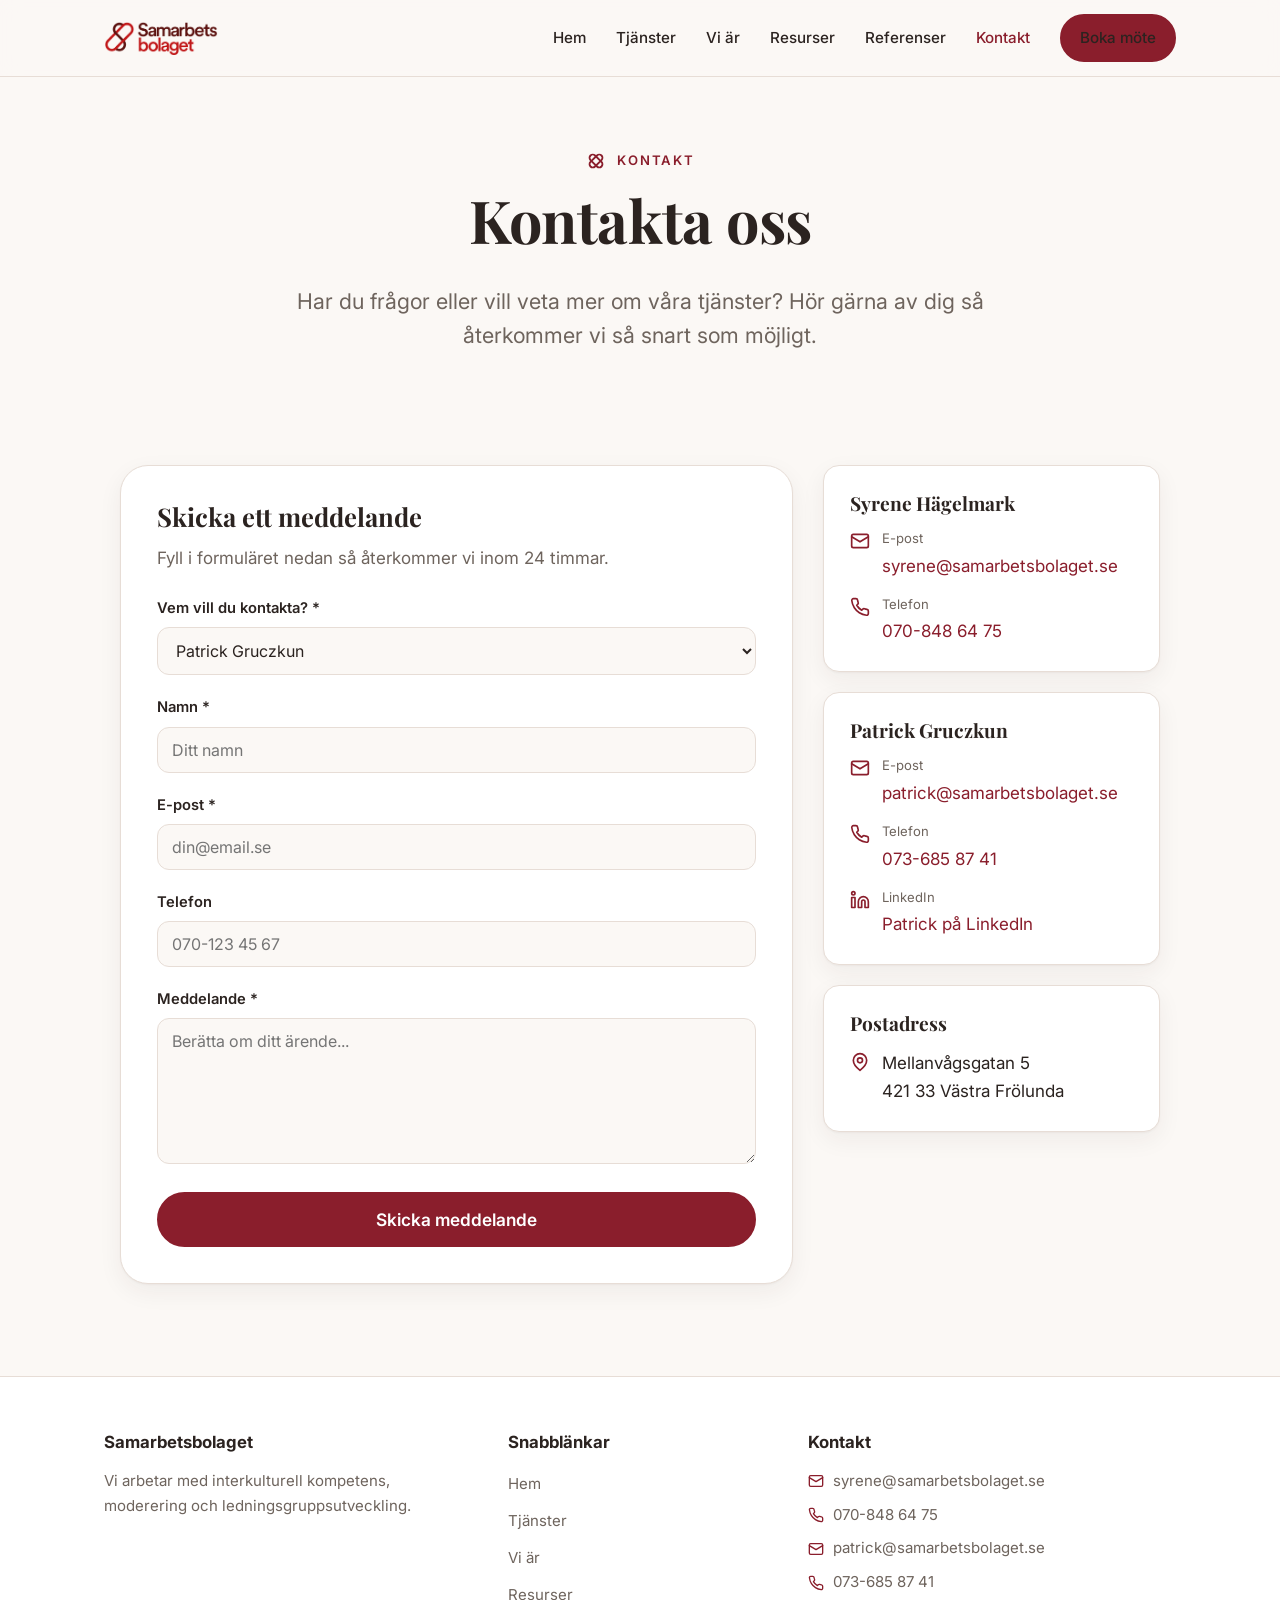
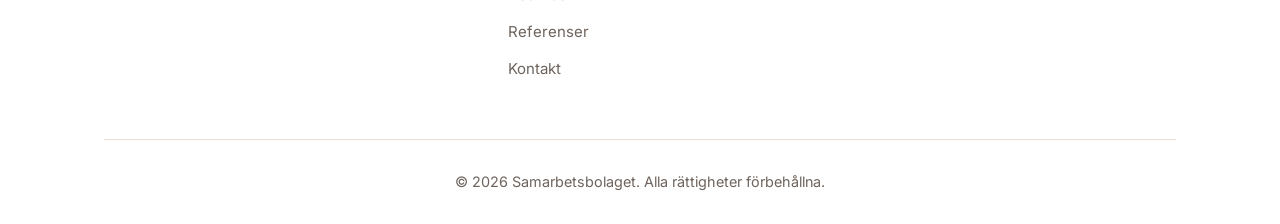
==== kontakt.html @ 4d9203d0 "Add files via upload" ====
<!doctype html>
<html lang="sv">
<head>
  <meta charset="utf-8">
  <meta name="viewport" content="width=device-width, initial-scale=1">
  <title>Kontakt – boka möte eller ställ en fråga | Samarbetsbolaget</title>
  <meta name="description" content="Kontakta Samarbetsbolaget. Skriv till Patrick Gruczkun eller Syrene Hägelmark, boka ett kostnadsfritt första möte eller ställ en fråga om våra tjänster.">
  <link rel="canonical" href="https://samarbetsbolaget.se/kontakt">
  <meta property="og:type" content="website">
  <meta property="og:title" content="Kontakta oss | Samarbetsbolaget">
  <meta property="og:description" content="Skriv till Patrick eller Syrene, eller boka ett kostnadsfritt första möte.">
  <meta property="og:url" content="https://samarbetsbolaget.se/kontakt">
  <meta property="og:image" content="https://samarbetsbolaget.se/hero-team.jpg">
  <meta property="og:locale" content="sv_SE">
  <meta name="twitter:card" content="summary_large_image">
  <link rel="icon" type="image/png" href="logo.png">
  <link rel="apple-touch-icon" href="logo.png">
  <link rel="preconnect" href="https://fonts.googleapis.com">
  <link rel="preconnect" href="https://fonts.gstatic.com" crossorigin>
  <link href="https://fonts.googleapis.com/css2?family=Inter:wght@300;400;500;600;700&family=Playfair+Display:ital,wght@0,600;0,700;1,600&display=swap" rel="stylesheet">
  <link rel="stylesheet" href="style.css">
</head>
<body>

  <nav class="nav">
    <div class="container nav-inner">
      <a href="index.html" class="nav-logo" aria-label="Samarbetsbolaget – till startsidan">
        <img src="logo.png" alt="Samarbetsbolaget" width="2000" height="594">
      </a>
      <button class="nav-toggle" aria-label="Öppna meny" aria-expanded="false">
        <svg width="26" height="26" viewBox="0 0 24 24" fill="none" stroke="currentColor" stroke-width="2" stroke-linecap="round"><line x1="3" y1="6" x2="21" y2="6"/><line x1="3" y1="12" x2="21" y2="12"/><line x1="3" y1="18" x2="21" y2="18"/></svg>
      </button>
      <div class="nav-links">
        <a href="index.html">Hem</a>
        <a href="tjanster.html">Tjänster</a>
        <a href="vi-ar.html">Vi är</a>
        <a href="resurser.html">Resurser</a>
        <a href="referenser.html">Referenser</a>
        <a href="kontakt.html" class="active">Kontakt</a>
        <a href="kontakt.html" class="btn btn--sm">Boka möte</a>
      </div>
    </div>
  </nav>

  <header class="page-hero">
    <div class="container">
      <span class="eyebrow"><svg class="mark" viewBox="0 0 24 24" fill="none" aria-hidden="true"><rect x="3.5" y="8.5" width="17" height="7" rx="3.5" transform="rotate(45 12 12)" stroke="currentColor" stroke-width="2"/><rect x="3.5" y="8.5" width="17" height="7" rx="3.5" transform="rotate(-45 12 12)" stroke="currentColor" stroke-width="2"/></svg>Kontakt</span>
      <h1>Kontakta oss</h1>
      <p class="lead">Har du frågor eller vill veta mer om våra tjänster? Hör gärna av dig så återkommer vi så snart som möjligt.</p>
    </div>
  </header>

  <main class="section" style="padding-top:24px;">
    <div class="container">
      <div class="contact-layout">

        <!-- Formulär -->
        <div class="form-card">
          <h2 style="font-size:1.6rem;">Skicka ett meddelande</h2>
          <p style="color:var(--muted);margin-bottom:24px;">Fyll i formuläret nedan så återkommer vi inom 24 timmar.</p>

          <form id="kontaktform" name="kontakt-patrick" method="POST" action="/tack"
                data-netlify="true" netlify-honeypot="bot-field">
            <input type="hidden" name="form-name" value="kontakt-patrick">
            <p class="hp">
              <label>Fyll inte i detta fält om du är människa: <input name="bot-field"></label>
            </p>

            <div class="field">
              <label for="mottagare">Vem vill du kontakta? *</label>
              <select id="mottagare" name="mottagare" required>
                <option value="patrick">Patrick Gruczkun</option>
                <option value="syrene">Syrene Hägelmark</option>
              </select>
            </div>

            <div class="field">
              <label for="namn">Namn *</label>
              <input id="namn" name="namn" type="text" placeholder="Ditt namn" required>
            </div>

            <div class="field">
              <label for="epost">E-post *</label>
              <input id="epost" name="epost" type="email" placeholder="din@email.se" required>
            </div>

            <div class="field">
              <label for="telefon">Telefon</label>
              <input id="telefon" name="telefon" type="tel" placeholder="070-123 45 67">
            </div>

            <div class="field">
              <label for="meddelande">Meddelande *</label>
              <textarea id="meddelande" name="meddelande" rows="6" placeholder="Berätta om ditt ärende..." required></textarea>
            </div>

            <button type="submit" class="btn btn--lg" style="width:100%;justify-content:center;">Skicka meddelande</button>
          </form>
        </div>

        <!-- Kontaktinfo -->
        <div>
          <div class="info-card">
            <h3>Syrene Hägelmark</h3>
            <div class="info-row">
              <svg viewBox="0 0 24 24" fill="none" stroke="currentColor" stroke-width="2" stroke-linecap="round" stroke-linejoin="round"><rect x="2" y="4" width="20" height="16" rx="2"/><path d="m22 7-10 6L2 7"/></svg>
              <div><div class="lbl">E-post</div><a href="mailto:syrene@samarbetsbolaget.se">syrene@samarbetsbolaget.se</a></div>
            </div>
            <div class="info-row">
              <svg viewBox="0 0 24 24" fill="none" stroke="currentColor" stroke-width="2" stroke-linecap="round" stroke-linejoin="round"><path d="M22 16.92v3a2 2 0 0 1-2.18 2 19.79 19.79 0 0 1-8.63-3.07 19.5 19.5 0 0 1-6-6 19.79 19.79 0 0 1-3.07-8.67A2 2 0 0 1 4.11 2h3a2 2 0 0 1 2 1.72c.13.96.36 1.9.7 2.81a2 2 0 0 1-.45 2.11L8.09 9.91a16 16 0 0 0 6 6l1.27-1.27a2 2 0 0 1 2.11-.45c.9.34 1.85.57 2.81.7A2 2 0 0 1 22 16.92z"/></svg>
              <div><div class="lbl">Telefon</div><a href="tel:+46708486475">070-848 64 75</a></div>
            </div>
          </div>

          <div class="info-card">
            <h3>Patrick Gruczkun</h3>
            <div class="info-row">
              <svg viewBox="0 0 24 24" fill="none" stroke="currentColor" stroke-width="2" stroke-linecap="round" stroke-linejoin="round"><rect x="2" y="4" width="20" height="16" rx="2"/><path d="m22 7-10 6L2 7"/></svg>
              <div><div class="lbl">E-post</div><a href="mailto:patrick@samarbetsbolaget.se">patrick@samarbetsbolaget.se</a></div>
            </div>
            <div class="info-row">
              <svg viewBox="0 0 24 24" fill="none" stroke="currentColor" stroke-width="2" stroke-linecap="round" stroke-linejoin="round"><path d="M22 16.92v3a2 2 0 0 1-2.18 2 19.79 19.79 0 0 1-8.63-3.07 19.5 19.5 0 0 1-6-6 19.79 19.79 0 0 1-3.07-8.67A2 2 0 0 1 4.11 2h3a2 2 0 0 1 2 1.72c.13.96.36 1.9.7 2.81a2 2 0 0 1-.45 2.11L8.09 9.91a16 16 0 0 0 6 6l1.27-1.27a2 2 0 0 1 2.11-.45c.9.34 1.85.57 2.81.7A2 2 0 0 1 22 16.92z"/></svg>
              <div><div class="lbl">Telefon</div><a href="tel:+46736858741">073-685 87 41</a></div>
            </div>
            <div class="info-row">
              <svg viewBox="0 0 24 24" fill="none" stroke="currentColor" stroke-width="2" stroke-linecap="round" stroke-linejoin="round"><path d="M16 8a6 6 0 0 1 6 6v7h-4v-7a2 2 0 0 0-4 0v7h-4v-7a6 6 0 0 1 6-6z"/><rect x="2" y="9" width="4" height="12"/><circle cx="4" cy="4" r="2"/></svg>
              <div><div class="lbl">LinkedIn</div><a href="https://www.linkedin.com/in/gruczkun" target="_blank" rel="noopener noreferrer">Patrick på LinkedIn</a></div>
            </div>
          </div>

          <div class="info-card">
            <h3>Postadress</h3>
            <div class="info-row">
              <svg viewBox="0 0 24 24" fill="none" stroke="currentColor" stroke-width="2" stroke-linecap="round" stroke-linejoin="round"><path d="M20 10c0 6-8 12-8 12s-8-6-8-12a8 8 0 0 1 16 0z"/><circle cx="12" cy="10" r="3"/></svg>
              <div><p style="margin:0;">Mellanvågsgatan 5<br>421 33 Västra Frölunda</p></div>
            </div>
          </div>
        </div>

      </div>
    </div>
  </main>

  <!-- Dolt registrerings-formulär så Netlify känner igen mottagaren Syrene.
       Skickas aldrig av en människa; finns bara så att notiser till Syrene fungerar. -->
  <form name="kontakt-syrene" data-netlify="true" netlify-honeypot="bot-field" hidden>
    <input type="hidden" name="form-name" value="kontakt-syrene">
    <input name="bot-field">
    <input name="mottagare">
    <input name="namn">
    <input name="epost">
    <input name="telefon">
    <textarea name="meddelande"></textarea>
  </form>

  <footer class="footer">
    <div class="container">
      <div class="footer-grid">
        <div>
          <h4>Samarbetsbolaget</h4>
          <p>Vi arbetar med interkulturell kompetens, moderering och ledningsgruppsutveckling.</p>
        </div>
        <div>
          <h4>Snabblänkar</h4>
          <ul>
            <li><a href="index.html">Hem</a></li>
            <li><a href="tjanster.html">Tjänster</a></li>
            <li><a href="vi-ar.html">Vi är</a></li>
            <li><a href="resurser.html">Resurser</a></li>
            <li><a href="referenser.html">Referenser</a></li>
            <li><a href="kontakt.html">Kontakt</a></li>
          </ul>
        </div>
        <div>
          <h4>Kontakt</h4>
          <ul class="footer-contact">
            <li><svg viewBox="0 0 24 24" fill="none" stroke="currentColor" stroke-width="2" stroke-linecap="round" stroke-linejoin="round"><rect x="2" y="4" width="20" height="16" rx="2"/><path d="m22 7-10 6L2 7"/></svg><a href="mailto:syrene@samarbetsbolaget.se">syrene@samarbetsbolaget.se</a></li>
            <li><svg viewBox="0 0 24 24" fill="none" stroke="currentColor" stroke-width="2" stroke-linecap="round" stroke-linejoin="round"><path d="M22 16.92v3a2 2 0 0 1-2.18 2 19.79 19.79 0 0 1-8.63-3.07 19.5 19.5 0 0 1-6-6 19.79 19.79 0 0 1-3.07-8.67A2 2 0 0 1 4.11 2h3a2 2 0 0 1 2 1.72c.13.96.36 1.9.7 2.81a2 2 0 0 1-.45 2.11L8.09 9.91a16 16 0 0 0 6 6l1.27-1.27a2 2 0 0 1 2.11-.45c.9.34 1.85.57 2.81.7A2 2 0 0 1 22 16.92z"/></svg><a href="tel:+46708486475">070-848 64 75</a></li>
            <li><svg viewBox="0 0 24 24" fill="none" stroke="currentColor" stroke-width="2" stroke-linecap="round" stroke-linejoin="round"><rect x="2" y="4" width="20" height="16" rx="2"/><path d="m22 7-10 6L2 7"/></svg><a href="mailto:patrick@samarbetsbolaget.se">patrick@samarbetsbolaget.se</a></li>
            <li><svg viewBox="0 0 24 24" fill="none" stroke="currentColor" stroke-width="2" stroke-linecap="round" stroke-linejoin="round"><path d="M22 16.92v3a2 2 0 0 1-2.18 2 19.79 19.79 0 0 1-8.63-3.07 19.5 19.5 0 0 1-6-6 19.79 19.79 0 0 1-3.07-8.67A2 2 0 0 1 4.11 2h3a2 2 0 0 1 2 1.72c.13.96.36 1.9.7 2.81a2 2 0 0 1-.45 2.11L8.09 9.91a16 16 0 0 0 6 6l1.27-1.27a2 2 0 0 1 2.11-.45c.9.34 1.85.57 2.81.7A2 2 0 0 1 22 16.92z"/></svg><a href="tel:+46736858741">073-685 87 41</a></li>
          </ul>
        </div>
      </div>
      <div class="footer-bottom">© <span id="year">2026</span> Samarbetsbolaget. Alla rättigheter förbehållna.</div>
    </div>
  </footer>

  <script src="script.js"></script>
</body>
</html>
---- style.css ----
/* =========================================================================
   Samarbetsbolaget – delat stilblad
   Byt accentfärg på EN rad: --primary nedan.
   ========================================================================= */

:root {
  /* --- Färg: byt --primary för att testa ny accent --- */
  --primary: #8a1e2c;          /* loggans mörkröda */
  --primary-strong: #6d1622;   /* mörkare vid hover */
  --primary-wash: #f7e9e9;     /* mycket ljus röd ton (ikonplattor, CTA) */
  --accent-bright: #d42836;    /* loggans klarröda – används mycket sparsamt */

  --bg: #fbf8f5;               /* varm off-white */
  --bg-alt: #f3ece7;           /* varm sektionston */
  --card: #ffffff;
  --ink: #2b2320;              /* rubriker och brödtext */
  --muted: #6e645d;            /* dämpad text */
  --border: #e7ddd6;

  --font-display: 'Playfair Display', Georgia, 'Times New Roman', serif;
  --font-body: 'Inter', system-ui, -apple-system, 'Segoe UI', sans-serif;

  --maxw: 1120px;
  --radius: 16px;
  --radius-lg: 28px;
  --shadow: 0 1px 2px rgba(43, 35, 32, .04), 0 8px 24px rgba(43, 35, 32, .06);
  --shadow-lg: 0 12px 40px rgba(43, 35, 32, .12);
}

*, *::before, *::after { box-sizing: border-box; }

html { scroll-behavior: smooth; }

body {
  margin: 0;
  background: var(--bg);
  color: var(--ink);
  font-family: var(--font-body);
  font-size: 17px;
  line-height: 1.65;
  -webkit-font-smoothing: antialiased;
  text-rendering: optimizeLegibility;
}

img { max-width: 100%; display: block; }

a { color: var(--primary); text-decoration: none; transition: color .2s ease; }
a:hover { color: var(--primary-strong); }

h1, h2, h3, h4 { font-family: var(--font-display); color: var(--ink); line-height: 1.15; margin: 0 0 .5em; font-weight: 700; }
h1 { font-size: clamp(2.3rem, 5vw, 3.7rem); letter-spacing: -.01em; }
h2 { font-size: clamp(1.8rem, 3.4vw, 2.6rem); }
h3 { font-size: 1.5rem; }
p { margin: 0 0 1rem; }

.container { width: 100%; max-width: var(--maxw); margin: 0 auto; padding: 0 24px; }

/* Fokus – tillgänglighet */
:focus-visible { outline: 3px solid var(--primary); outline-offset: 2px; border-radius: 4px; }

/* =========================== Signaturmärke (loggans öglor) ============= */
.mark { display: inline-block; width: 30px; height: 30px; color: var(--primary); }
.eyebrow {
  display: inline-flex; align-items: center; gap: 10px;
  font-family: var(--font-body); font-weight: 600; font-size: .82rem;
  letter-spacing: .14em; text-transform: uppercase; color: var(--primary);
  margin-bottom: 14px;
}
.eyebrow .mark { width: 22px; height: 22px; }

/* =========================== Navigering =============================== */
.nav {
  position: fixed; inset: 0 0 auto 0; z-index: 50;
  background: rgba(251, 248, 245, .88);
  backdrop-filter: saturate(140%) blur(10px);
  border-bottom: 1px solid var(--border);
}
.nav-inner { display: flex; align-items: center; justify-content: space-between; height: 76px; }
.nav-logo img { height: 34px; width: auto; }
.nav-links { display: flex; align-items: center; gap: 30px; }
.nav-links a { color: var(--ink); font-size: .95rem; font-weight: 500; }
.nav-links a:hover, .nav-links a.active { color: var(--primary); }
.nav-toggle { display: none; background: none; border: 0; color: var(--ink); cursor: pointer; padding: 8px; }

.btn {
  display: inline-flex; align-items: center; gap: 8px;
  font-family: var(--font-body); font-weight: 600; font-size: 1rem;
  padding: 13px 26px; border-radius: 999px; border: 2px solid var(--primary);
  background: var(--primary); color: #fff; cursor: pointer;
  transition: background .2s ease, border-color .2s ease, transform .05s ease;
}
.btn:hover { background: var(--primary-strong); border-color: var(--primary-strong); color: #fff; }
.btn:active { transform: translateY(1px); }
.btn--ghost { background: transparent; color: var(--primary); }
.btn--ghost:hover { background: var(--primary-wash); color: var(--primary-strong); }
.btn--sm { padding: 9px 18px; font-size: .9rem; }
.btn--lg { padding: 15px 32px; font-size: 1.08rem; }
.btn[disabled] { opacity: .55; cursor: not-allowed; }
.btn .ico { width: 18px; height: 18px; }

/* =========================== Sektioner ================================ */
.section { padding: 92px 0; }
.section--alt { background: var(--bg-alt); }
.section--wash { background: linear-gradient(160deg, var(--primary-wash), var(--bg) 60%); }
.section-head { max-width: 720px; margin: 0 auto 56px; text-align: center; }
.section-head p { color: var(--muted); font-size: 1.12rem; }

.lead { font-size: clamp(1.1rem, 2vw, 1.35rem); color: var(--muted); line-height: 1.6; }

/* =========================== Hero ===================================== */
.hero { position: relative; padding: 168px 0 104px; overflow: hidden; }
.hero-bg { position: absolute; inset: 0; z-index: 0; }
.hero-bg img { width: 100%; height: 100%; object-fit: cover; opacity: .16; }
.hero-bg::after { content: ""; position: absolute; inset: 0; background: linear-gradient(120deg, var(--bg) 32%, rgba(251,248,245,.72)); }
.hero .container { position: relative; z-index: 1; }
.hero-copy { max-width: 760px; }
.hero h1 span { color: var(--primary); font-style: italic; }
.hero .lead { margin: 20px 0 34px; }
.hero-actions { display: flex; flex-wrap: wrap; gap: 14px; }

.page-hero { padding: 150px 0 72px; text-align: center; }
.page-hero .container { max-width: 800px; }
.page-hero h1 span { color: var(--primary); font-style: italic; }
.page-hero p { margin-top: 14px; }

/* =========================== Kort-rutnät ============================== */
.grid { display: grid; gap: 30px; }
.grid-3 { grid-template-columns: repeat(3, 1fr); }
.grid-2 { grid-template-columns: repeat(2, 1fr); }

.card {
  background: var(--card); border: 1px solid var(--border); border-radius: var(--radius-lg);
  padding: 34px; box-shadow: var(--shadow); transition: box-shadow .25s ease, transform .25s ease, border-color .25s ease;
}
.card:hover { box-shadow: var(--shadow-lg); transform: translateY(-3px); border-color: rgba(138,30,44,.35); }
.card h3 { margin-bottom: 10px; }
.card-desc { color: var(--muted); }

.chip {
  width: 60px; height: 60px; border-radius: 18px; background: var(--primary-wash);
  display: grid; place-items: center; margin-bottom: 20px; color: var(--primary);
}
.chip svg { width: 30px; height: 30px; }

.card-link { display: inline-flex; align-items: center; gap: 7px; font-weight: 600; margin-top: 6px; }
.card-link .ico { width: 16px; height: 16px; transition: transform .2s ease; }
.card-link:hover .ico { transform: translateX(3px); }

/* Badge (GRATIS / Kommer snart) */
.badge { position: absolute; top: 18px; right: 18px; font-size: .78rem; font-weight: 700; padding: 5px 13px; border-radius: 999px; }
.badge--free { background: #1a7a44; color: #fff; }
.badge--soon { background: var(--primary); color: #fff; }
.card.pos { position: relative; overflow: hidden; }

/* =========================== CTA-block =============================== */
.cta {
  max-width: 880px; margin: 0 auto; text-align: center;
  background: linear-gradient(160deg, var(--primary-wash), rgba(255,255,255,.4));
  border: 1px solid rgba(138,30,44,.2); border-radius: var(--radius-lg);
  padding: 64px 40px;
}
.cta p { color: var(--muted); font-size: 1.1rem; max-width: 560px; margin: 0 auto 28px; }

/* =========================== Tjänste-block ========================== */
.service { border: 3px solid var(--primary); border-radius: 40px; padding: 44px; background: var(--card); margin-bottom: 48px; transition: box-shadow .25s ease; }
.service:hover { box-shadow: var(--shadow-lg); }
.service-row { display: grid; grid-template-columns: 1fr 1fr; gap: 40px; align-items: center; }
.service-media { aspect-ratio: 1/1; border-radius: 50%; overflow: hidden; border: 4px solid rgba(138,30,44,.18); }
.service-media img { width: 100%; height: 100%; object-fit: cover; }
.service.rev .service-media { order: 2; }
.service h2 { margin-bottom: 12px; }
.service-tagline { font-weight: 600; font-size: 1.12rem; margin-bottom: 10px; }
.service-desc { color: var(--muted); margin-bottom: 22px; }

/* =========================== Läs mer (native details) =============== */
.more { margin: 4px 0 24px; }
.more > summary {
  list-style: none; cursor: pointer; display: inline-flex; align-items: center; gap: 8px;
  color: var(--primary); font-weight: 600; padding: 6px 0;
}
.more > summary::-webkit-details-marker { display: none; }
.more > summary .chev { width: 20px; height: 20px; transition: transform .2s ease; }
.more[open] > summary .chev { transform: rotate(180deg); }
.more .label-close { display: none; }
.more[open] .label-open { display: none; }
.more[open] .label-close { display: inline; }
.more-body { margin-top: 20px; padding: 26px; background: var(--bg-alt); border-radius: var(--radius); }
.more-body > *:last-child { margin-bottom: 0; }
.more-body h4 { display: flex; align-items: baseline; gap: 8px; font-family: var(--font-body); font-weight: 700; font-size: 1.15rem; margin: 22px 0 10px; }
.more-body h4 .dot { color: var(--primary); }
.more-body ul, .more-body ol { padding-left: 0; list-style: none; margin: 0 0 12px; }
.more-body li { position: relative; padding-left: 22px; margin-bottom: 8px; color: var(--muted); }
.more-body ul li::before { content: "•"; position: absolute; left: 4px; color: var(--primary); font-weight: 700; }
.more-body ol { counter-reset: step; }
.more-body ol > li { padding-left: 0; margin-bottom: 14px; color: var(--muted); }
.more-body ol > li strong { color: var(--ink); }
.more-body .sub { font-size: .95rem; }
.more-body .callout { background: var(--primary-wash); border-left: 4px solid var(--primary); border-radius: 8px; padding: 18px 20px; }
.more-body em { color: var(--ink); }

/* =========================== Team (Vi är) ========================== */
.team { display: grid; grid-template-columns: 1fr 1fr; gap: 30px; max-width: 980px; margin: 0 auto; }
.person { background: var(--card); border: 1px solid var(--border); border-radius: var(--radius-lg); overflow: hidden; box-shadow: var(--shadow); }
.person-photo { height: 280px; overflow: hidden; }
.person-photo img { width: 100%; height: 100%; object-fit: cover; }
.person-body { padding: 34px; }
.person .role { color: var(--primary); font-weight: 600; margin: 4px 0 16px; }
.person-intro { color: var(--muted); }
.contact-lines { display: flex; flex-direction: column; gap: 12px; padding-top: 22px; margin-top: 8px; border-top: 1px solid var(--border); }
.contact-lines a { display: flex; align-items: center; gap: 12px; color: var(--muted); font-weight: 500; }
.contact-lines a:hover { color: var(--primary); }
.contact-lines svg { width: 18px; height: 18px; color: var(--primary); flex: none; }
.tags { display: flex; flex-wrap: wrap; gap: 8px; margin: 4px 0 8px; }
.tag { background: var(--primary-wash); color: var(--primary); font-size: .85rem; font-weight: 600; padding: 5px 13px; border-radius: 999px; }

.panel { background: var(--card); border: 1px solid rgba(138,30,44,.14); border-radius: var(--radius-lg); padding: 40px; box-shadow: var(--shadow); max-width: 820px; margin: 0 auto; }
.panel--center { text-align: center; }

/* =========================== Referenser ============================ */
.quote-grid { display: grid; grid-template-columns: 1fr 1fr; gap: 30px; max-width: 1040px; margin: 0 auto; }
.quote-card { background: var(--card); border: 1px solid var(--border); border-radius: var(--radius-lg); padding: 34px; box-shadow: var(--shadow); transition: box-shadow .25s ease, transform .25s ease; }
.quote-card:hover { box-shadow: var(--shadow-lg); transform: translateY(-2px); }
.quote-mark { width: 54px; height: 54px; border-radius: 50%; background: var(--primary-wash); display: grid; place-items: center; color: var(--primary); margin-bottom: 18px; }
.quote-mark svg { width: 28px; height: 28px; }
.quote-text { font-style: italic; color: var(--muted); margin-bottom: 20px; }
.quote-by { padding-top: 16px; border-top: 1px solid var(--border); }
.quote-by strong { color: var(--ink); }
.quote-by span { display: block; font-size: .9rem; color: var(--muted); }

.client-grid { display: grid; grid-template-columns: repeat(4, 1fr); gap: 14px; max-width: 900px; margin: 0 auto; }
.client { background: var(--card); border: 1px solid var(--border); border-radius: 12px; padding: 16px; text-align: center; font-size: .9rem; transition: border-color .2s ease, background .2s ease; }
.client:hover { border-color: var(--primary); background: var(--primary-wash); }

/* =========================== Kontakt ============================== */
.contact-layout { display: grid; grid-template-columns: 2fr 1fr; gap: 30px; max-width: 1040px; margin: 0 auto; align-items: start; }
.form-card { background: var(--card); border: 1px solid var(--border); border-radius: var(--radius-lg); padding: 36px; box-shadow: var(--shadow); }
.field { margin-bottom: 20px; }
.field label { display: block; font-weight: 600; font-size: .92rem; margin-bottom: 7px; }
.field input, .field select, .field textarea {
  width: 100%; font-family: var(--font-body); font-size: 1rem; color: var(--ink);
  background: var(--bg); border: 1px solid var(--border); border-radius: 12px; padding: 12px 14px;
  transition: border-color .2s ease, box-shadow .2s ease;
}
.field input:focus, .field select:focus, .field textarea:focus { outline: none; border-color: var(--primary); box-shadow: 0 0 0 3px rgba(138,30,44,.14); }
.field textarea { resize: vertical; min-height: 140px; }
.hp { position: absolute; left: -9999px; }
.info-card { background: var(--card); border: 1px solid var(--border); border-radius: var(--radius); padding: 26px; box-shadow: var(--shadow); margin-bottom: 20px; }
.info-card h3 { font-size: 1.2rem; margin-bottom: 14px; }
.info-row { display: flex; gap: 12px; margin-bottom: 14px; }
.info-row:last-child { margin-bottom: 0; }
.info-row svg { width: 20px; height: 20px; color: var(--primary); flex: none; margin-top: 3px; }
.info-row .lbl { font-size: .82rem; color: var(--muted); margin-bottom: 2px; }

/* =========================== Footer =============================== */
.footer { background: var(--card); border-top: 1px solid var(--border); }
.footer-grid { display: grid; grid-template-columns: 1.4fr 1fr 1.4fr; gap: 36px; padding: 56px 0 0; }
.footer h4 { font-family: var(--font-body); font-size: 1.05rem; font-weight: 700; margin-bottom: 16px; }
.footer p, .footer a { color: var(--muted); font-size: .94rem; }
.footer ul { list-style: none; margin: 0; padding: 0; }
.footer li { margin-bottom: 9px; }
.footer a:hover { color: var(--primary); }
.footer-contact li { display: flex; align-items: center; gap: 9px; }
.footer-contact svg { width: 16px; height: 16px; color: var(--primary); flex: none; }
.footer-bottom { text-align: center; padding: 30px 0; margin-top: 48px; border-top: 1px solid var(--border); color: var(--muted); font-size: .9rem; }

/* =========================== Responsivt =========================== */
@media (max-width: 860px) {
  .nav-links { display: none; }
  .nav-links.open {
    display: flex; flex-direction: column; align-items: flex-start; gap: 4px;
    position: absolute; top: 76px; left: 0; right: 0; padding: 16px 24px 24px;
    background: var(--bg); border-bottom: 1px solid var(--border);
  }
  .nav-links.open a { padding: 10px 0; width: 100%; }
  .nav-toggle { display: inline-flex; }
  .grid-3, .grid-2, .team, .quote-grid, .contact-layout { grid-template-columns: 1fr; }
  .service-row { grid-template-columns: 1fr; gap: 26px; }
  .service.rev .service-media { order: 0; }
  .service-media { max-width: 340px; margin: 0 auto; }
  .client-grid { grid-template-columns: repeat(2, 1fr); }
  .footer-grid { grid-template-columns: 1fr; gap: 30px; }
  .section { padding: 68px 0; }
  .hero { padding: 140px 0 76px; }
}

@media (prefers-reduced-motion: reduce) {
  * { scroll-behavior: auto !important; transition: none !important; animation: none !important; }
}
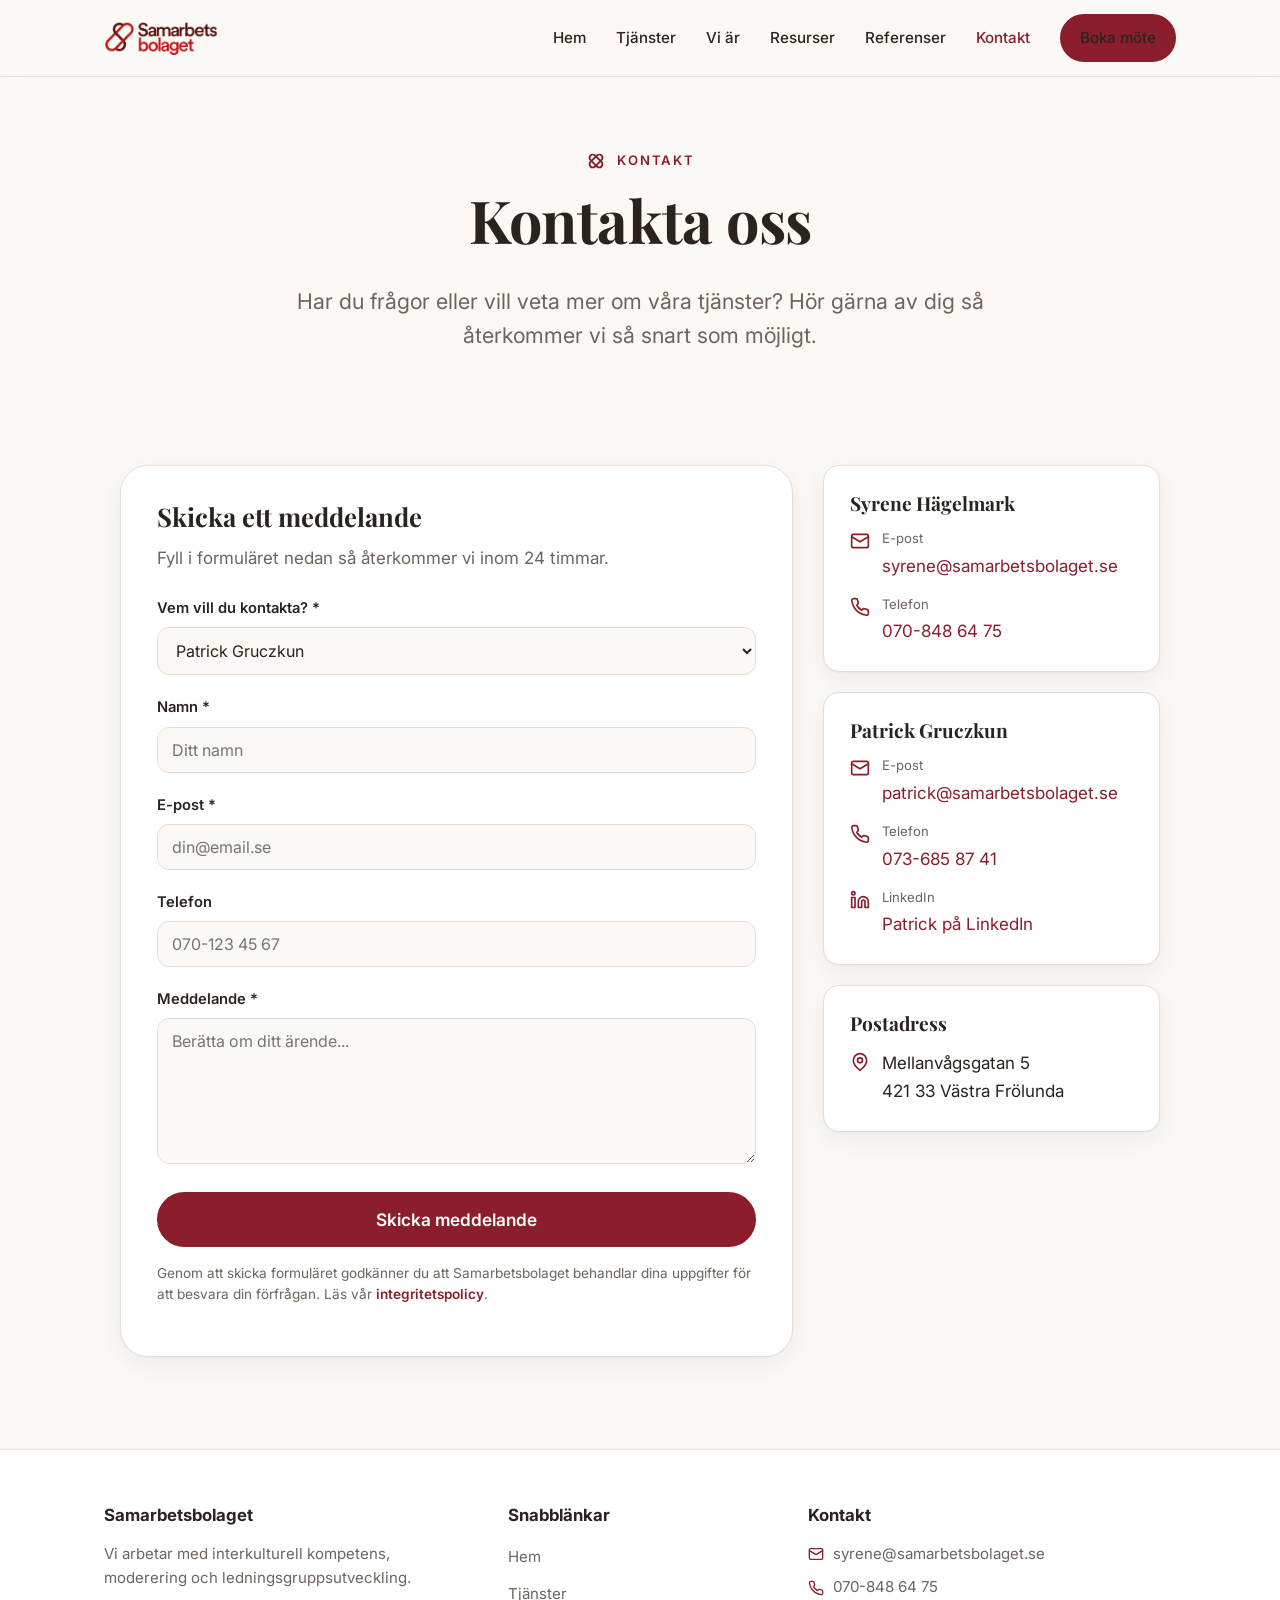
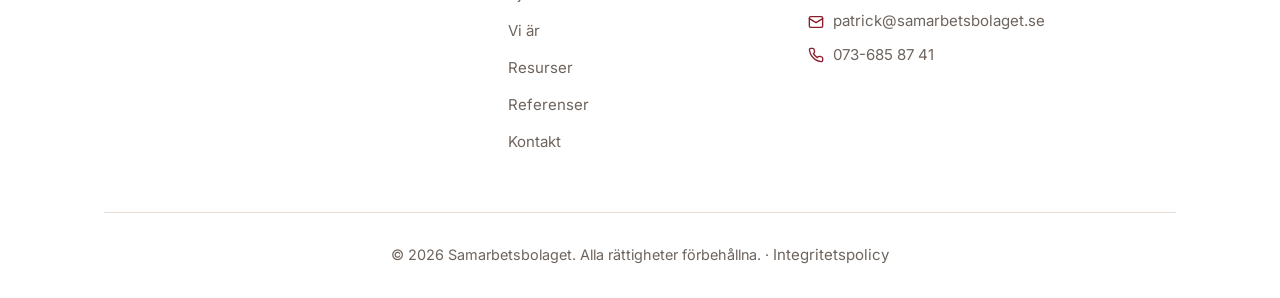
==== commit ebcab883: "Add files via upload" ====
--- a/kontakt.html
+++ b/kontakt.html
@@ -95,6 +95,8 @@
             </div>
 
             <button type="submit" class="btn btn--lg" style="width:100%;justify-content:center;">Skicka meddelande</button>
+
+            <p class="form-note">Genom att skicka formuläret godkänner du att Samarbetsbolaget behandlar dina uppgifter för att besvara din förfrågan. Läs vår <a href="integritetspolicy.html">integritetspolicy</a>.</p>
           </form>
         </div>
 
@@ -181,7 +183,7 @@
           </ul>
         </div>
       </div>
-      <div class="footer-bottom">© <span id="year">2026</span> Samarbetsbolaget. Alla rättigheter förbehållna.</div>
+      <div class="footer-bottom">© <span id="year">2026</span> Samarbetsbolaget. Alla rättigheter förbehållna. &middot; <a href="integritetspolicy.html">Integritetspolicy</a></div>
     </div>
   </footer>
 
--- a/style.css
+++ b/style.css
@@ -164,7 +164,7 @@
 /* =========================== Tjänste-block ========================== */
 .service { border: 3px solid var(--primary); border-radius: 40px; padding: 44px; background: var(--card); margin-bottom: 48px; transition: box-shadow .25s ease; }
 .service:hover { box-shadow: var(--shadow-lg); }
-.service-row { display: grid; grid-template-columns: 1fr 1fr; gap: 40px; align-items: center; }
+.service-row { display: grid; grid-template-columns: 1fr 1fr; gap: 40px; align-items: start; }
 .service-media { aspect-ratio: 1/1; border-radius: 50%; overflow: hidden; border: 4px solid rgba(138,30,44,.18); }
 .service-media img { width: 100%; height: 100%; object-fit: cover; }
 .service.rev .service-media { order: 2; }
@@ -286,3 +286,18 @@
 @media (prefers-reduced-motion: reduce) {
   * { scroll-behavior: auto !important; transition: none !important; animation: none !important; }
 }
+
+/* Integritetsnotis vid formulär */
+.form-note { margin-top: 16px; font-size: .85rem; color: var(--muted); line-height: 1.5; }
+.form-note a { font-weight: 600; }
+
+/* Textsida (integritetspolicy m.m.) */
+.prose { max-width: 760px; margin: 0 auto; }
+.prose h2 { font-size: 1.4rem; margin: 36px 0 12px; }
+.prose h2:first-of-type { margin-top: 0; }
+.prose p { color: var(--ink); margin-bottom: 14px; }
+.prose ul { margin: 0 0 16px; padding-left: 0; list-style: none; }
+.prose li { position: relative; padding-left: 22px; margin-bottom: 8px; color: var(--ink); }
+.prose li::before { content: "•"; position: absolute; left: 4px; color: var(--primary); font-weight: 700; }
+.prose .muted { color: var(--muted); font-size: .92rem; }
+.prose a { font-weight: 600; }
